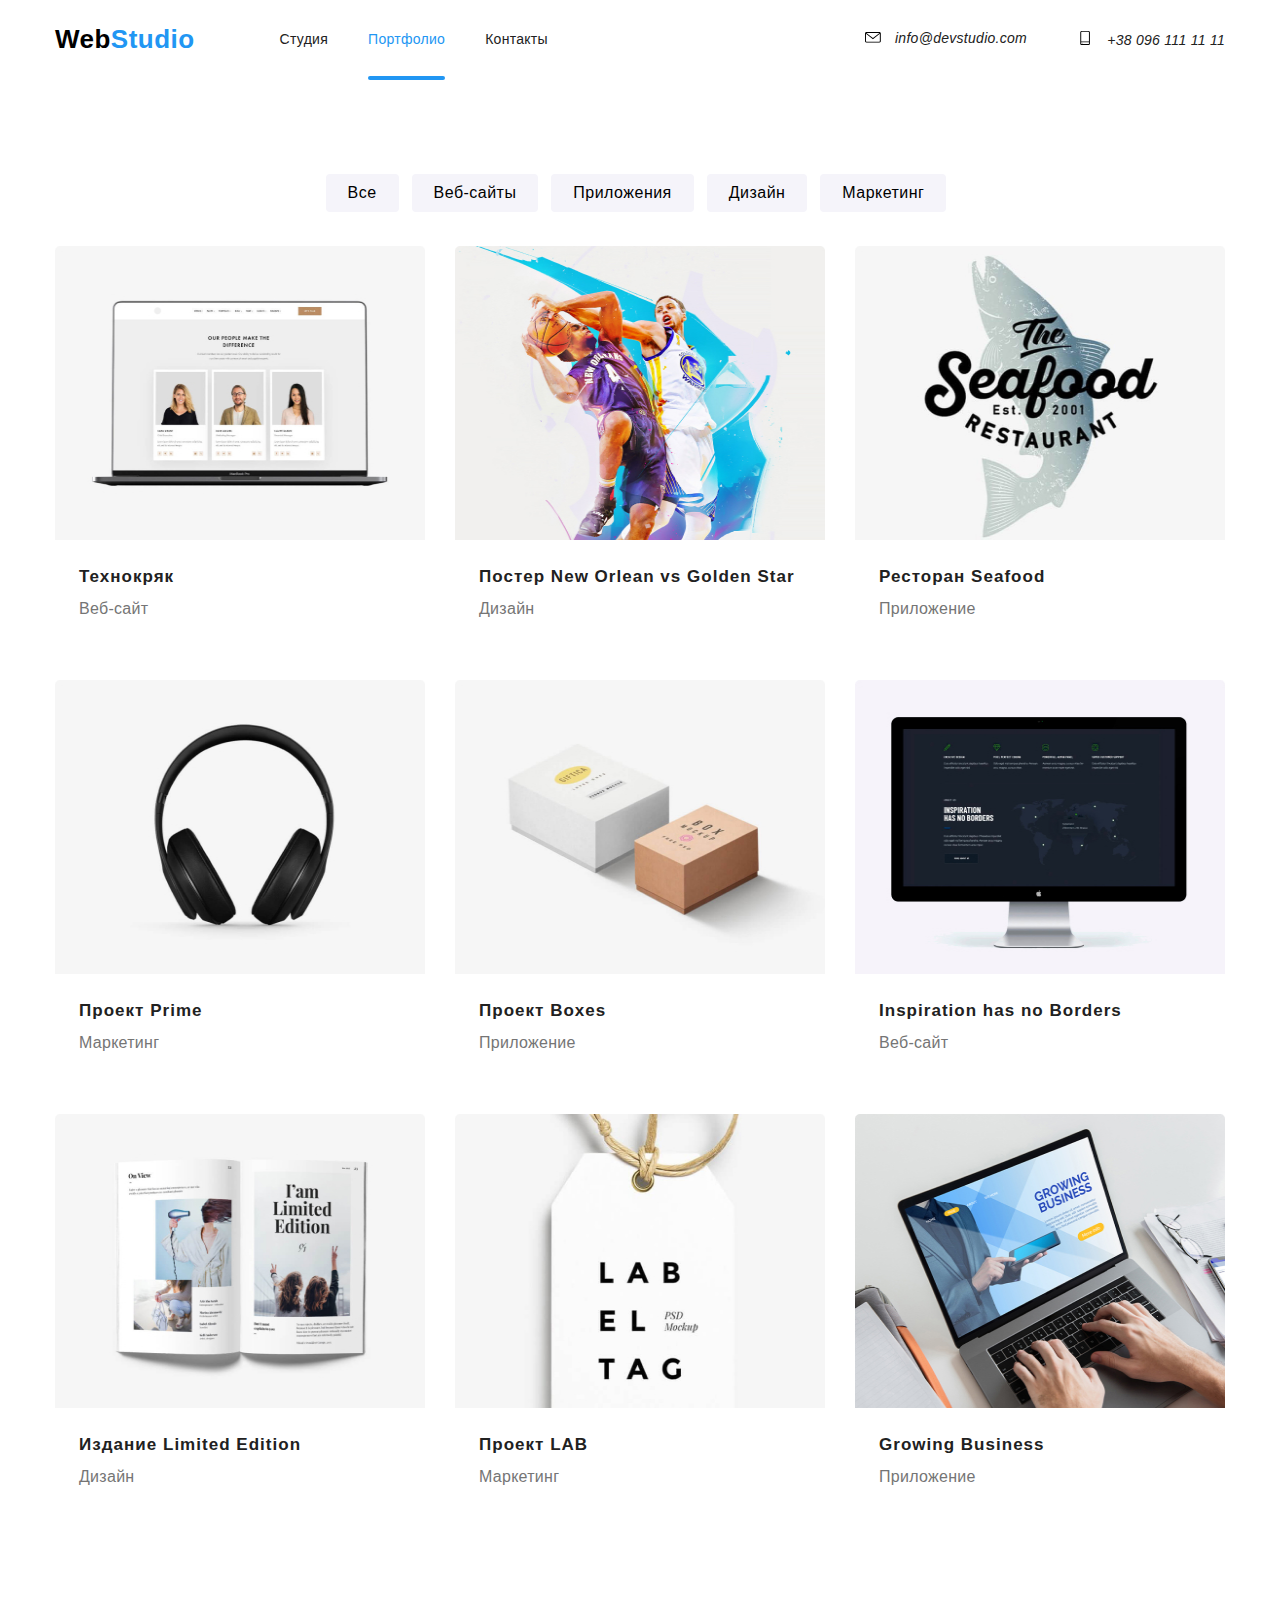
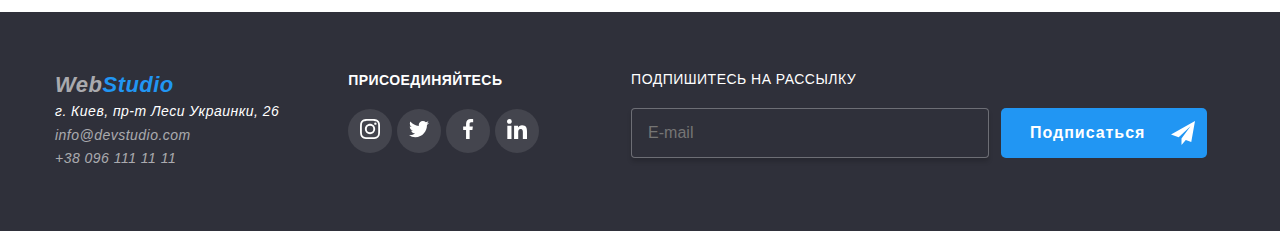
==== portfolio.html @ 889b07e1 "1" ====
<!DOCTYPE html>
<html lang="ru">

<head>
    <meta charset="UTF-8">
    <meta name="viewport" content="width=device-width, initial-scale=1.0">
    <link rel="stylesheet"
        href="https://cdnjs.cloudflare.com/ajax/libs/modern-normalize/0.6.0/modern-normalize.min.css" />
    <link rel="stylesheet" href="./css/main.min.css" />
    <!-- <link rel="stylesheet" href="./css/common.css">
    <link rel="stylesheet" href="./css/styles.css"> -->
    <title>Portfolio</title>
</head>

<body class="page">
    <!-- ==========================================================
                                           HEADER                  
 ============================================================== -->
    <header class="page-header">
        <div class="container">
            <nav class="main-nav">
                <a class="header-logo" href="./index.html">Web<span class="logo-color">Studio</span></a>
                <ul class="nav-link list">
                    <li class="item"><a href="./index.html" class="link-list">Студия</a></li>
                    <li class="item"><a href="./portfolio.html" class="link-list current">Портфолио</a></li>
                    <li class="item"><a href="./contacts.html" class="link-list">Контакты</a></li>
                </ul>
                <address class="address">
                    <a href="mailto:info@devstudio.com" class="link-list item">
                        <svg class="mail" width="16" height="10.85">
                            <use href="./img/sprite1.svg#mail"></use>
                        </svg>
                        info@devstudio.com</a>
                    <a href="tel:+380961111111" class="link-list item">
                        <svg class="phone" width="16" height="14.47">
                            <use href="./img/sprite1.svg#hone"></use>
                        </svg>
                        +38 096 111 11 11</a>
                </address>
            </nav>
        </div>
    </header>
    <!-- портфолио -->
    <section class="porto">
        <div class="container">
            <!-- <h1 class="title-port">OUR WORKS</h1> -->
            <form class="work-button">
                <button class="button">Все</button>
                <button class="button">Веб-сайты</button>
                <button class="button">Приложения</button>
                <button class="button">Дизайн</button>
                <button class="button lstb">Маркетинг</button>
            </form>
            <ul class="link-work porto-flex">
                <li class="test porto-container hover-social">
                    <div class="card-box">
                        <img src="./img/portfolio/name1.jpg" alt="" width="370" height="294">
                        <span class="upper-case">Технокряк это современная площадка распространения коронавируса.
                            Компании используют эту платформу для цифрового шпионажа и атак на защищённые сервера
                            конкурентов.</span>
                    </div>

                    <a href="#" class="link-list">
                        <div class="card-content">
                            <h3>Технокряк</h3>
                            <p>Веб-сайт</p>
                            <!-- <p><span class="about-site">Технокряк это современная площадка распространения коронавируса. Компании используют эту платформу для цифрового шпионажа и атак на защищённые сервера конкурентов.</span></p> -->
                        </div>
                    </a>
                </li>
                <li class="test porto-container hover-social">
                    <div class="card-box">
                        <img src="./img/portfolio/imggoldenstars.jpg" alt="" width="370" height="294">
                        <span class="upper-case">Технокряк это современная площадка распространения коронавируса.
                            Компании используют эту платформу для цифрового шпионажа и атак на защищённые сервера
                            конкурентов.</span>
                    </div>
                    <a href="#" class="link-list">
                        <div class="card-content">
                            <h3 class="strs">Постер New Orlean vs Golden Star</h3>
                            <p>Дизайн</p>
                        </div>
                    </a>
                </li>
                <li class="test porto-container hover-social">
                    <div class="card-box">
                        <img src="./img/portfolio/imgseafood.jpg" alt="imgseafood" width="370" height="294">
                        <span class="upper-case">Технокряк это современная площадка распространения коронавируса.
                            Компании используют эту платформу для цифрового шпионажа и атак на защищённые сервера
                            конкурентов.</span>
                    </div>
                    <a href="#" class="link-list">
                        <div class="card-content">
                            <h3>Ресторан Seafood</h3>
                            <p>Приложение</p>
                        </div>
                    </a>
                </li>
                <li class="test porto-container hover-social">
                    <div class="card-box">
                        <img src="./img/portfolio/imgprime.jpg" alt="prime" width="370" height="294">
                        <span class="upper-case">Технокряк это современная площадка распространения коронавируса.
                            Компании используют эту платформу для цифрового шпионажа и атак на защищённые сервера
                            конкурентов.</span>
                    </div>
                    <a href="#" class="link-list">
                        <div class="card-content">
                            <h3>Проект Prime</h3>
                            <p>Маркетинг</p>
                        </div>
                    </a>
                </li>
                <li class="test porto-container hover-social">
                    <div class="card-box">
                        <img src="./img/portfolio/imgboxes.jpg" alt="boxes" width="370" height="294">
                        <span class="upper-case">Технокряк это современная площадка распространения коронавируса.
                            Компании используют эту платформу для цифрового шпионажа и атак на защищённые сервера
                            конкурентов.</span>
                    </div>
                    <a href="#" class="link-list">
                        <div class="card-content">
                            <h3>Проект Boxes</h3>
                            <p>Приложение</p>
                        </div>
                    </a>
                </li>
                <li class="test porto-container hover-social">
                    <div class="card-box">
                        <img src="./img/portfolio/imgbordesr.jpg" alt="bordesr" width="370" height="294">
                        <span class="upper-case">Технокряк это современная площадка распространения коронавируса.
                            Компании используют эту платформу для цифрового шпионажа и атак на защищённые сервера
                            конкурентов.</span>
                    </div>
                    <a href="#" class="link-list">
                        <div class="card-content">
                            <h3>Inspiration has no Borders</h3>
                            <p>Веб-сайт</p>
                        </div>
                    </a>
                </li>
                <li class="test porto-container hover-social">
                    <div class="card-box">
                        <img src="./img/portfolio/imglimited.jpg" alt="limited" width="370" height="294">
                        <span class="upper-case">Технокряк это современная площадка распространения коронавируса.
                            Компании используют эту платформу для цифрового шпионажа и атак на защищённые сервера
                            конкурентов.</span>
                    </div>
                    <a href="#" class="link-list">
                        <div class="card-content">
                            <h3>Издание Limited Edition</h3>
                            <p>Дизайн</p>
                        </div>
                    </a>
                </li>
                <li class="test porto-container hover-social">
                    <div class="card-box">
                        <img src="./img/portfolio/imglab.jpg" alt="lab" width="370" height="294">
                        <span class="upper-case">Технокряк это современная площадка распространения коронавируса.
                            Компании используют эту платформу для цифрового шпионажа и атак на защищённые сервера
                            конкурентов.</span>
                    </div>
                    <a href="#" class="link-list">
                        <div class="card-content">
                            <h3>Проект LAB</h3>
                            <p>Маркетинг</p>
                        </div>
                    </a>
                </li>
                <li class="test porto-container hover-social">
                    <div class="card-box">
                        <img src="./img/portfolio/imggroving.jpg" alt="groving" width="370" height="294">
                        <span class="upper-case">Технокряк это современная площадка распространения коронавируса.
                            Компании используют эту платформу для цифрового шпионажа и атак на защищённые сервера
                            конкурентов.</span>
                    </div>
                    <a href="#" class="link-list">
                        <div class="card-content">
                            <h3>Growing Business</h3>
                            <p>Приложение</p>
                        </div>
                    </a>
                </li>
            </ul>
        </div>
    </section>

    <!-- FOOTER -->
    <footer class="footer">
        <div class="container footer-flex">
            <address>
                <a class="footer-logo" href="./index.html ">Web<span class="logo-color">Studio</span></a>
                <br />г. Киев, пр-т Леси Украинки, 26 <br /><a
                    href="mailto:info@devstudio.com ">info@devstudio.com</a><br />
                <a href="tel:+380961111111 ">+38 096 111 11 11</a>
            </address>
            <div class="join">
                <b class="title-go">присоединяйтесь</b>
                <ul class="social-list">
                    <a href="https://www.instagram.com">
                        <button class="ftr-ic">
                            <svg class="ftr-icon" width="20" height="20">
                                <use href="./img/sprite.svg#instagram "></use>
                            </svg></button></a>
                    <a href="https://twitter.com/ ">
                        <button class="ftr-ic">
                            <svg class="ftr-icon" width="20 " height="20">
                                <use href="./img/sprite.svg#twitter"></use>
                            </svg></button></a>
                    <a href="https://www.facebook.com/ ">
                        <button class="ftr-ic">
                            <svg class="ftr-icon" width="20" height="20">
                                <use href="./img/sprite.svg#facebook "></use>
                            </svg></button></a>
                    <a href="https://www.linkedin.com/ ">
                        <button class="ftr-ic">
                            <svg class="ftr-icon" width="20 " height="20">
                                <use href="./img/sprite.svg#linkedin "></use>
                            </svg></button></a>
                </ul>
            </div>
            <div class="test-flex">
                <p class="do-it">Подпишитесь на рассылку</p>
                <form class="js-speaker-form ftr-input">
                    <input type="mail" name="mail" id="mail" placeholder="E-mail">
                    <button class="button-ftr" type="submit">Подписаться</button>
                </form>
            </div>
        </div>
        <!-- <p class="coop">2020 | Developed by Nebrat</p> -->
    </footer>

</body>

</html>
---- css/main.min.css ----
img{vertical-align:bottom}html{-webkit-box-sizing:border-box;box-sizing:border-box}*,*::before,*::after{-webkit-box-sizing:inherit;box-sizing:inherit}.page{background-color:#ffffff;color:#212121;font-family:Roboto, sans-serif;letter-spacing:0.03em}.container{width:1200px;padding-left:15px;padding-right:15px;margin-left:auto;margin-right:auto}.main-nav{display:-webkit-box;display:-ms-flexbox;display:flex;-webkit-box-align:center;-ms-flex-align:center;align-items:center}.main-nav .adress{margin-left:auto}.address{display:-webkit-box;display:-ms-flexbox;display:flex;color:#757575;margin-left:auto}.logo-color{color:#2196F3}.header-logo{color:#000000;font-weight:700;font-size:26px;line-height:1.9;text-decoration:none}.list{list-style:none}.link-list{text-decoration:none;color:#212121;font-size:14px;line-height:1.14;letter-spacing:0.02em;font-weight:500;-webkit-transition:color 250ms cubic-bezier(0.4, 0, 0.2, 1);transition:color 250ms cubic-bezier(0.4, 0, 0.2, 1)}.link-list:hover,.link-list:focus{color:#2196F3;fill:#2196F3}.nav-link{display:-webkit-box;display:-ms-flexbox;display:flex;color:#212121;margin-top:0;margin-bottom:0;padding-left:0;margin-left:85px}.nav-link .link-list{display:block;padding-top:32px;padding-bottom:32px}.nav-link .link-list.current{color:#2196F3}.nav-link .item:not(:last-child){margin-right:40px}.item{position:relative}.address .item:not(:last-child){margin-right:50px}.list .current::after{position:absolute;content:"";display:block;bottom:0px;left:0px;width:100%;height:4px;background-color:#2196F3;border-radius:2px}.item{position:relative}.phone{color:#757575;margin-right:10px}.mail{display:inline-block;color:#757575;margin-right:10px}.section{padding-bottom:94px;padding-top:94px}.team-section{padding-bottom:94px;padding-top:94px}.section p{color:#757575}.overlay{max-width:1600px;height:600px;margin-left:auto;margin-right:auto;background-size:cover;background-repeat:no-repeat;background-position:center;background-image:-webkit-gradient(linear, left top, right top, from(rgba(47,48,58,0.8)), to(rgba(47,48,58,0.8))),url(../img/hero.jpg);background-image:linear-gradient(to right, rgba(47,48,58,0.8), rgba(47,48,58,0.8)),url(../img/hero.jpg)}.hero{text-align:center;padding-top:200px}.hero-title{font-weight:900;font-size:44px;line-height:1.36;margin-bottom:0;margin-top:0;color:#ffffff}.button{background-color:#f5f4fa;font-weight:500;font-size:16px;line-height:1.62;text-align:center;border:none;-webkit-transition:color 250ms cubic-bezier(0.4, 0, 0.2, 1);transition:color 250ms cubic-bezier(0.4, 0, 0.2, 1);-webkit-transition:background-color 250ms cubic-bezier(0.4, 0, 0.2, 1);transition:background-color 250ms cubic-bezier(0.4, 0, 0.2, 1);cursor:pointer}.buttonhover{background-color:var(--text-color-accent);border:none}.hero-button{display:inline-block;background-color:#2196F3;color:#ffffff;padding:10px 32px;-webkit-box-shadow:0px 4px 4px rgba(0,0,0,0.15);box-shadow:0px 4px 4px rgba(0,0,0,0.15);border-radius:4px;text-decoration:none;min-width:200px;height:50px;text-align:center;margin-bottom:200px;margin-top:46px;border:1px solid transparent;font-weight:700;cursor:pointer}.modal__list{padding:0;margin:0}.backdrop{position:fixed;width:100%;height:100%;top:0;left:0;background-color:rgba(0,0,0,0.2);z-index:2;-webkit-transition:opacity 250ms cubic-bezier(0.4, 0, 0.2, 1),-webkit-transform 250ms cubic-bezier(0.4, 0, 0.2, 1);transition:opacity 250ms cubic-bezier(0.4, 0, 0.2, 1),-webkit-transform 250ms cubic-bezier(0.4, 0, 0.2, 1);transition:opacity 250ms cubic-bezier(0.4, 0, 0.2, 1),transform 250ms cubic-bezier(0.4, 0, 0.2, 1);transition:opacity 250ms cubic-bezier(0.4, 0, 0.2, 1),transform 250ms cubic-bezier(0.4, 0, 0.2, 1),-webkit-transform 250ms cubic-bezier(0.4, 0, 0.2, 1)}.backdrop.is-hidden{opacity:0;pointer-events:none;-webkit-transform:scale(1.25);transform:scale(1.25)}.modal{position:absolute;left:50%;top:50%;min-width:528px;min-height:521px;-webkit-transform:translate(-50%, -50%);transform:translate(-50%, -50%);background-color:#ffffff}.modal-title{font-weight:700;font-size:20px;line-height:1.15;text-align:center;letter-spacing:0.03em;color:#212121;text-align:center;margin:40px 40px 30px}.modal-item{position:relative;display:-webkit-box;display:-ms-flexbox;display:flex;-webkit-box-orient:vertical;-webkit-box-direction:normal;-ms-flex-direction:column;flex-direction:column;margin-bottom:28px}.modal-label{position:absolute;left:82px;top:50%;-webkit-transform:translateY(-50%);transform:translateY(-50%);font-size:14px;line-height:1.14;letter-spacing:0.01em;color:#212121;-webkit-transition:color 250ms cubic-bezier(0.4, 0, 0.2, 1),-webkit-transform 250ms cubic-bezier(0.4, 0, 0.2, 1);transition:color 250ms cubic-bezier(0.4, 0, 0.2, 1),-webkit-transform 250ms cubic-bezier(0.4, 0, 0.2, 1);transition:transform 250ms cubic-bezier(0.4, 0, 0.2, 1),color 250ms cubic-bezier(0.4, 0, 0.2, 1);transition:transform 250ms cubic-bezier(0.4, 0, 0.2, 1),color 250ms cubic-bezier(0.4, 0, 0.2, 1),-webkit-transform 250ms cubic-bezier(0.4, 0, 0.2, 1)}.modal-input{border:1px solid rgba(33,33,33,0.2);-webkit-box-sizing:border-box;box-sizing:border-box;border-radius:4px;margin:0 40px;padding:12px 42px;width:448px;height:40px;-webkit-transition:border 250ms cubic-bezier(0.4, 0, 0.2, 1);transition:border 250ms cubic-bezier(0.4, 0, 0.2, 1)}.modal-icon{position:absolute;display:-webkit-inline-box;display:-ms-inline-flexbox;display:inline-flex;top:11px;left:56px;width:18px;height:18px;fill:currentColor}.modal-comment{resize:none;width:448px;height:120px;margin:0 40px;padding:12px 16px;border:1px solid rgba(33,33,33,0.2);-webkit-box-sizing:border-box;box-sizing:border-box;border-radius:4px}.modal-comment-label{position:absolute;left:56px;top:12px;font-size:14px;line-height:1.14;letter-spacing:0.01em;color:#757575;-webkit-transition:color 250ms cubic-bezier(0.4, 0, 0.2, 1),-webkit-transform 250ms cubic-bezier(0.4, 0, 0.2, 1);transition:color 250ms cubic-bezier(0.4, 0, 0.2, 1),-webkit-transform 250ms cubic-bezier(0.4, 0, 0.2, 1);transition:transform 250ms cubic-bezier(0.4, 0, 0.2, 1),color 250ms cubic-bezier(0.4, 0, 0.2, 1);transition:transform 250ms cubic-bezier(0.4, 0, 0.2, 1),color 250ms cubic-bezier(0.4, 0, 0.2, 1),-webkit-transform 250ms cubic-bezier(0.4, 0, 0.2, 1)}.modal-policy{display:inline-block;-webkit-appearance:none;-moz-appearance:none;appearance:none}.modal-policy-icon{display:inline-block;width:15px;height:15px;-webkit-box-shadow:0px 2px 1px rgba(0,0,0,0.2),0px 1px 1px rgba(0,0,0,0.14),0px 1px 3px rgba(0,0,0,0.12);box-shadow:0px 2px 1px rgba(0,0,0,0.2),0px 1px 1px rgba(0,0,0,0.14),0px 1px 3px rgba(0,0,0,0.12);border-radius:4px;fill:currentColor}.modal-accept{font-size:14px;line-height:1.71;letter-spacing:0.03em;color:#757575;margin-left:-10px}.modal-item--link{color:var #2196f3;text-decoration:underline}.modal-button{display:inline-block;font-weight:700;font-size:16px;line-height:1.87;letter-spacing:0.06em;-webkit-box-align:center;-ms-flex-align:center;align-items:center;text-align:center;color:#ffffff;background-color:#2196f3;min-width:200px;height:50px;padding:10px 32px;margin-top:2px;margin-bottom:40px;margin-left:50%;-webkit-transform:translate(-50%);transform:translate(-50%);-webkit-box-shadow:0px 4px 4px rgba(0,0,0,0.15);box-shadow:0px 4px 4px rgba(0,0,0,0.15);border-radius:4px;-webkit-transition:background-color 250ms cubic-bezier(0.4, 0, 0.2, 1),color 250ms cubic-bezier(0.4, 0, 0.2, 1);transition:background-color 250ms cubic-bezier(0.4, 0, 0.2, 1),color 250ms cubic-bezier(0.4, 0, 0.2, 1)}.modal-close{border:none;position:absolute;left:100%;bottom:100%;-webkit-transform:translate(-50%, 50%);transform:translate(-50%, 50%);width:30px;height:30px;border-radius:50px;-webkit-box-shadow:0px 2px 1px rgba(0,0,0,0.2),0px 1px 1px rgba(0,0,0,0.14),0px 1px 3px rgba(0,0,0,0.12);box-shadow:0px 2px 1px rgba(0,0,0,0.2),0px 1px 1px rgba(0,0,0,0.14),0px 1px 3px rgba(0,0,0,0.12);background:#ffffff;background-image:url(../img/close.svg);background-position:center;background-repeat:no-repeat}.modal-input:focus+.modal-label,.modal-input:not(:placeholder-shown)+.modal-label{-webkit-transform:translate(-20px, -39px);transform:translate(-20px, -39px);color:#2196f3}.modal-input:focus,.modal-input:not(:placeholder-shown),.modal-comment:focus,.modal-comment:not(:placeholder-shown){border:1px solid #2196f3}.modal-input:focus ~ .modal-icon,.modal-input:not(:placeholder-shown) ~ .modal-icon{color:#2196f3}.modal-comment:focus+.modal-comment-label,.modal-comment:not(:placeholder-shown)+.modal-comment-label{-webkit-transform:translate(6px, -34px);transform:translate(6px, -34px);color:#2196f3}.modal-policy:checked+.modal-policy-icon{background-color:#2196f3;background-image:url(../img/check.svg);background-size:contain;background-origin:border-box;border-color:#2196f3}.modal-button:hover,.modal-button:focus{background-color:#ffffff;color:#2196f3}.tests:not(:last-child){width:270px;margin-right:30px}.about-us .link{background-color:#f5f4fa}.about-us{display:-webkit-box;display:-ms-flexbox;display:flex;margin-top:0;margin-bottom:0;list-style-type:none;padding-left:0}.antenna::before{display:block;content:'';width:270px;height:120px;background-image:url("../img/antenna.svg");background-size:70px;background-repeat:no-repeat;background-position:center;background-color:#f5f4fa}.clock::before{display:block;content:'';width:270px;height:120px;background-image:url("../img/clock.svg");background-size:70px;background-repeat:no-repeat;background-position:center;background-color:#f5f4fa}.computer::before{display:block;content:'';width:270px;height:120px;background-image:url("../img/diagram.svg");background-size:70px;background-repeat:no-repeat;background-position:center;background-color:#f5f4fa}.kos::before{display:block;content:'';width:270px;height:120px;background-image:url("../img/astronaut.svg");background-size:70px;background-repeat:no-repeat;background-position:center;background-color:#f5f4fa}.section-title{font-weight:700;font-size:36px;line-height:1.2;text-align:center;margin-top:0;margin-bottom:50px}.about-us .title{font-weight:700;font-size:14px;line-height:1.4;text-transform:uppercase}.about-us p{font-weight:400;font-size:14px;line-height:1.7;margin-top:0;margin-bottom:0}.title{margin-bottom:10px;margin-top:30px}.links-soc:hover{fill:white;color:white}.social-list{margin-bottom:34px}.hover-social:hover{-webkit-box-shadow:0px 6px 6px 0px rgba(51,51,53,0.59);box-shadow:0px 6px 6px 0px rgba(51,51,53,0.59);-webkit-transition:-webkit-box-shadow 500ms cubic-bezier(0.4, 0, 0.2, 1);transition:-webkit-box-shadow 500ms cubic-bezier(0.4, 0, 0.2, 1);transition:box-shadow 500ms cubic-bezier(0.4, 0, 0.2, 1);transition:box-shadow 500ms cubic-bezier(0.4, 0, 0.2, 1), -webkit-box-shadow 500ms cubic-bezier(0.4, 0, 0.2, 1)}.btn-ic{fill:#afb1b8;padding:0;background-color:#ffffff;border:none;width:44px;height:44px;border-radius:50%;-webkit-transition:background-color 250ms cubic-bezier(0.4, 0, 0.2, 1);transition:background-color 250ms cubic-bezier(0.4, 0, 0.2, 1)}.btn-ic:hover{background-color:#2196f3;fill:white}.team-list{display:-webkit-box;display:-ms-flexbox;display:flex;-webkit-box-pack:justify;-ms-flex-pack:justify;justify-content:space-between;margin-bottom:0;margin-top:0;list-style-type:none;list-style-position:0;padding-left:0}.team-list li h3{font-weight:500;font-size:16px;line-height:1.18;text-align:center}.team-list li p{font-weight:400;font-size:16px;line-height:1.18;text-align:center}.team-list p{margin-bottom:16px;margin-top:0}.team-list h3{margin-bottom:30px;margin-top:10px}.team-list li{background-color:#ffffff}.team-section{background-color:#f5f4fa;padding-bottom:94px;padding-top:94px}.regular-customers{display:-webkit-box;display:-ms-flexbox;display:flex;-webkit-box-pack:justify;-ms-flex-pack:justify;justify-content:space-between;margin-top:0;margin-bottom:0;list-style-type:none;padding-left:0}.size-customers{fill:#afb1b8;width:170px;height:90px;border:1px solid #afb1b8;-webkit-box-sizing:border-box;box-sizing:border-box;border-radius:4px;padding-top:22px;padding-bottom:21px;padding-left:56px;padding-right:55px;-webkit-transition:border-color 250ms cubic-bezier(0.4, 0, 0.2, 1),fill 250ms cubic-bezier(0.4, 0, 0.2, 1);transition:border-color 250ms cubic-bezier(0.4, 0, 0.2, 1),fill 250ms cubic-bezier(0.4, 0, 0.2, 1)}.size-customers:hover{border-color:#2196f3;fill:#2196f3}.section-title{font-weight:700;font-size:36px;line-height:1.2;text-align:center;margin-top:0;margin-bottom:50px}.work-list{position:relative;display:-webkit-box;display:-ms-flexbox;display:flex;-webkit-box-pack:justify;-ms-flex-pack:justify;justify-content:space-between;list-style-type:none;margin-top:0;margin-bottom:0;padding-left:0}.work-list p{margin-top:0;margin-bottom:0;position:absolute;bottom:0px;background-color:rgba(47,48,58,0.8);color:#ffffff;padding:27px;width:370px;height:70px}.work-list li p{font-weight:700;font-size:14px;line-height:1.14;text-align:center;letter-spacing:0.03em;text-transform:uppercase}.ftr-icon{fill:white}.ftr-ic{padding:0;background-color:#44454e;border:none;width:44px;height:44px;border-radius:50%;-webkit-transition:background-color 250ms cubic-bezier(0.4, 0, 0.2, 1);transition:background-color 250ms cubic-bezier(0.4, 0, 0.2, 1)}.ftr-ic:hover{background-color:#2196f3}.footer{background-color:#2f303a;color:#ffffff;padding-top:60px;padding-bottom:60px}.footer-logo{font-weight:bold;font-size:22px;line-height:26px;margin-bottom:10px}.footer-flex{display:-webkit-box;display:-ms-flexbox;display:flex}.footer a{color:rgba(255,255,255,0.6);text-decoration:none}.footer address{font-weight:400;font-size:14px;line-height:1.7}.footer ul{list-style-type:none;margin-top:0;margin-bottom:0;padding-left:0}.coop{margin-bottom:0;margin-top:0;font-family:Roboto;font-style:normal;font-weight:normal;font-size:12px;line-height:24px;text-align:center;letter-spacing:0.03em;color:rgba(255,255,255,0.4)}.logo-social-network{display:-webkit-box;display:-ms-flexbox;display:flex;padding-left:0;-webkit-box-pack:center;-ms-flex-pack:center;justify-content:center;padding-bottom:24px}.title-go{display:block;margin-bottom:21px;font-weight:bold;font-size:14px;line-height:16px;letter-spacing:0.03em;text-transform:uppercase}.join{margin-left:69px}.do-it{display:block;text-transform:uppercase;color:#FFFFFF;padding:0;margin:0;margin-bottom:20px;margin-top:0;font-size:14px;line-height:1.14}.button-ftr{position:relative;background-color:#2196F3;color:#FFFFFF;min-width:200;height:50px;border:none;border-radius:5px;padding:10px 62px 10px 29px;margin-left:12px;font-weight:900;font-size:16px;line-height:1.88;letter-spacing:0.06em;text-align:center}.button-ftr::after{content:'';position:absolute;width:24px;height:24px;background-image:url(../img/send.svg);left:170px;top:13px}.ftr-input input{border:1px solid rgba(255,255,255,0.3);border-radius:4px;width:358px;height:50px;background-color:#2F303A;-webkit-box-shadow:0px 4px 4px rgba(0,0,0,0.15);box-shadow:0px 4px 4px rgba(0,0,0,0.15);color:rgba(255,255,255,0.6);padding-left:16px}.ftr-input{display:-webkit-box;display:-ms-flexbox;display:flex}.test-flex{display:inline-table;margin-left:92px}.upper-hover{overflow:hidden;position:relative}.card-box{position:relative;overflow:hidden}.card-box:hover .upper-case,.card-box:focus .upper-case{-webkit-transform:translateY(0);transform:translateY(0)}.card-content{padding-left:24px;padding-right:24px;padding-bottom:20px;padding-top:20px}.porto-flex{display:-webkit-box;display:-ms-flexbox;display:flex;-ms-flex-wrap:wrap;flex-wrap:wrap;-webkit-box-pack:justify;-ms-flex-pack:justify;justify-content:space-between}.porto-container{width:370px;height:404px;margin-bottom:30px}.porto-container:nth-last-child(-n+3){margin-bottom:0}.porto{padding-top:94px;padding-bottom:94px}.work-button{text-align:center;margin-bottom:34px}.work-button .button{margin-right:8px;padding:6px 22px;display:inline-block;background:#f5f4fa;border-radius:4px;font-style:normal;font-weight:500;font-size:16px;line-height:26px;text-align:center;letter-spacing:0.03em}.work-button .button:hover{background-color:#2196f3;color:white;-webkit-box-shadow:0px 2px 2px rgba(0,0,0,0.12),0px 1px 2px rgba(0,0,0,0.08),0px 3px 1px rgba(0,0,0,0.1);box-shadow:0px 2px 2px rgba(0,0,0,0.12),0px 1px 2px rgba(0,0,0,0.08),0px 3px 1px rgba(0,0,0,0.1)}.lstb{margin-right:0}.link-work{list-style-type:none;margin-top:0;margin-bottom:0;padding-left:0}.link-work h3{margin-bottom:0;margin-top:0}.link-work p{margin-bottom:0px;margin-top:0}.link-work li h3{font-weight:700;font-size:17px;line-height:2;letter-spacing:0.06em}.link-work li p{font-weight:400;font-size:16px;line-height:1.87;color:#757575}.about-site{font-weight:400;font-size:18px;line-height:1.56;letter-spacing:0.03em}.upper-case{position:absolute;top:0;left:0;margin:0;padding-top:63px;padding-bottom:63px;padding-left:24px;padding-right:24px;opacity:1;width:100%;height:100%;font-family:Roboto;font-style:normal;font-weight:normal;font-size:18px;line-height:1.56;color:white;letter-spacing:0.03em;background-color:rgba(33,150,243,0.9);-webkit-transform:translateY(100%);transform:translateY(100%);-webkit-transition:-webkit-transform 250ms cubic-bezier(0.4, 0, 0.2, 1);transition:-webkit-transform 250ms cubic-bezier(0.4, 0, 0.2, 1);transition:transform 250ms cubic-bezier(0.4, 0, 0.2, 1);transition:transform 250ms cubic-bezier(0.4, 0, 0.2, 1), -webkit-transform 250ms cubic-bezier(0.4, 0, 0.2, 1)}
/*# sourceMappingURL=main.min.css.map */
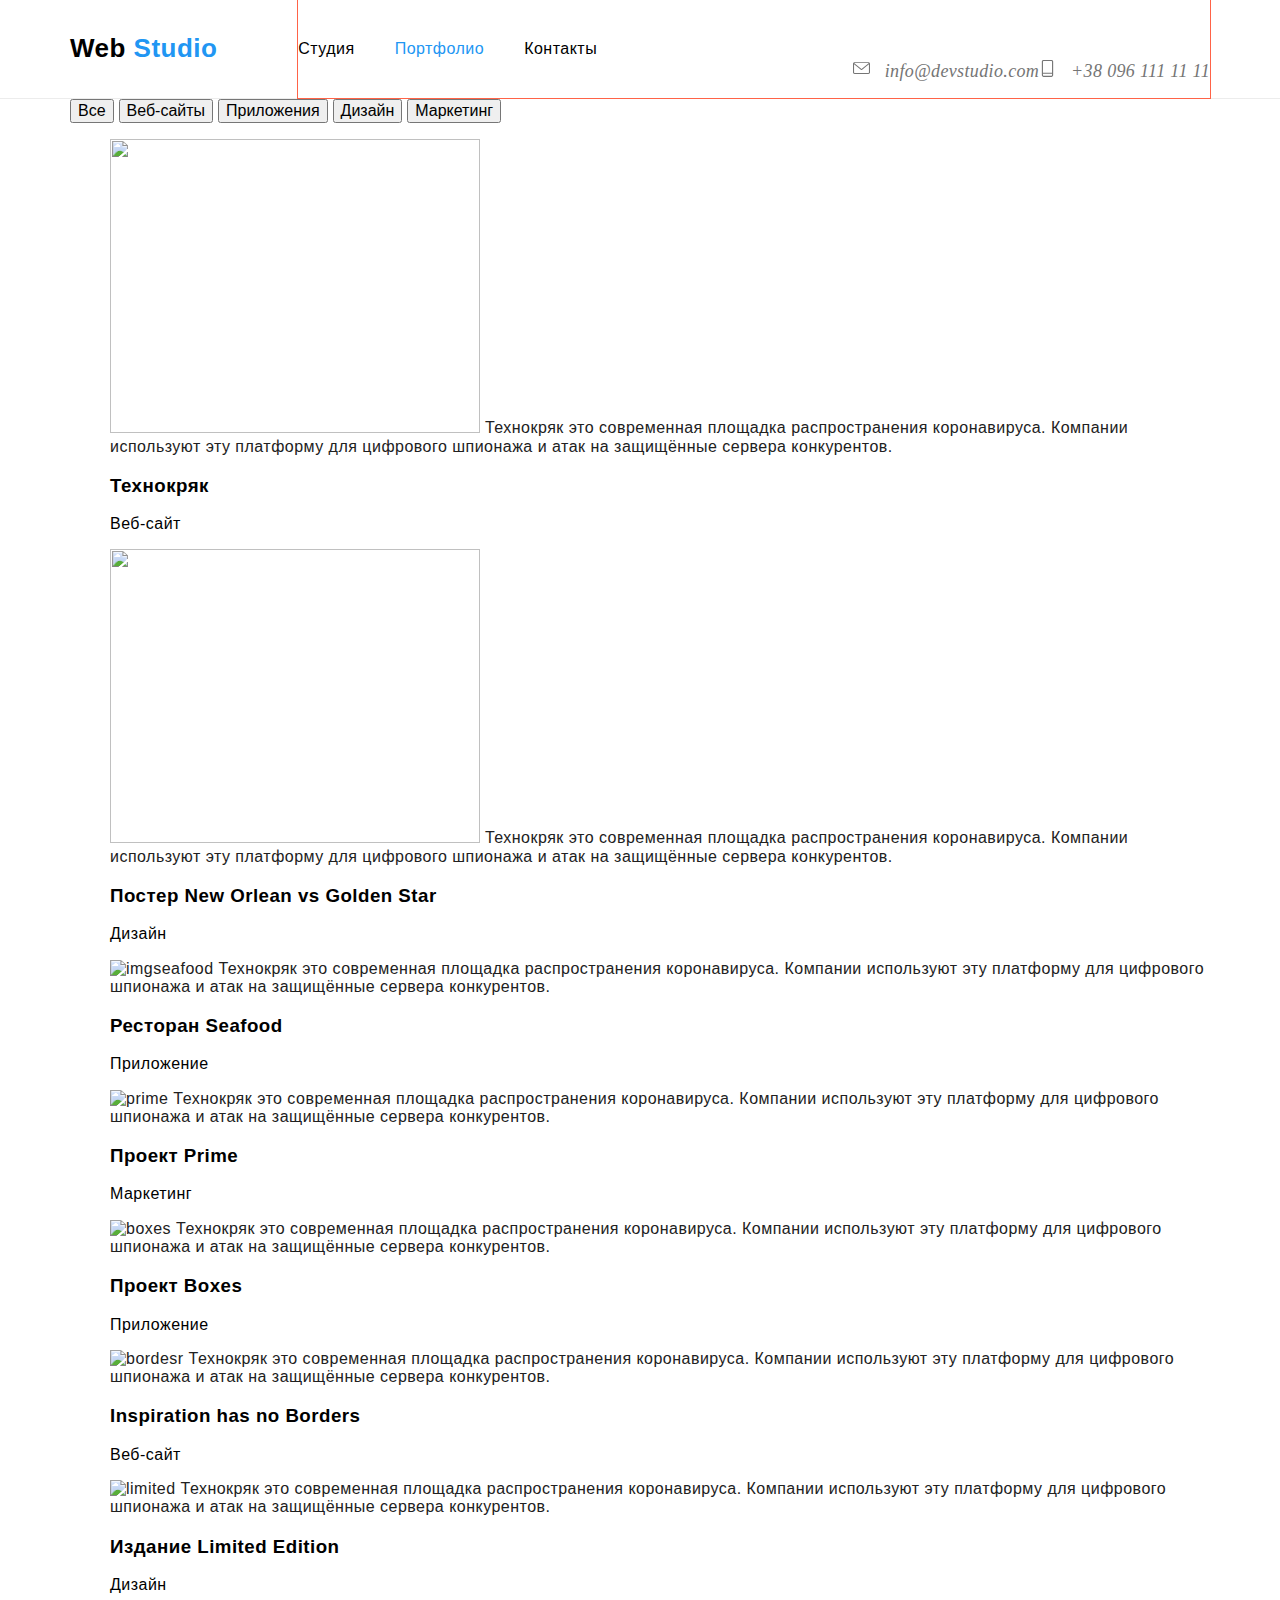
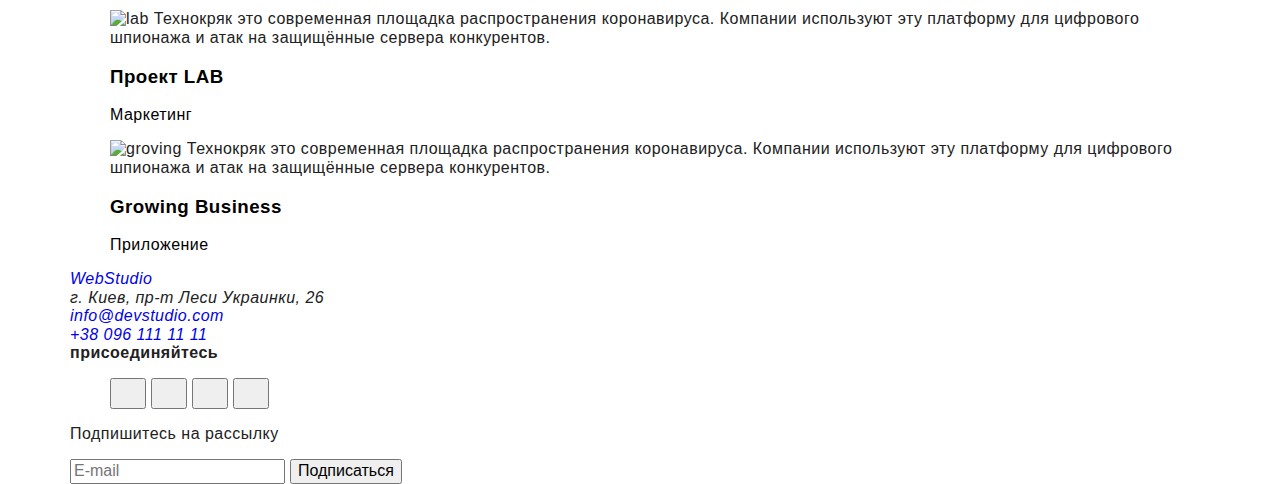
==== commit 1682372c: "Адаптив Шапки под таблетку" ====
--- a/portfolio.html
+++ b/portfolio.html
@@ -16,29 +16,48 @@
     <!-- ==========================================================
                                            HEADER                  
  ============================================================== -->
-    <header class="page-header">
+    <header class="header">
         <div class="container">
-            <nav class="main-nav">
-                <a class="header-logo" href="./index.html">Web<span class="logo-color">Studio</span></a>
-                <ul class="nav-link list">
-                    <li class="item"><a href="./index.html" class="link-list">Студия</a></li>
-                    <li class="item"><a href="./portfolio.html" class="link-list current">Портфолио</a></li>
-                    <li class="item"><a href="./contacts.html" class="link-list">Контакты</a></li>
-                </ul>
-                <address class="address">
-                    <a href="mailto:info@devstudio.com" class="link-list item">
-                        <svg class="mail" width="16" height="10.85">
-                            <use href="./img/sprite1.svg#mail"></use>
-                        </svg>
-                        info@devstudio.com</a>
-                    <a href="tel:+380961111111" class="link-list item">
-                        <svg class="phone" width="16" height="14.47">
-                            <use href="./img/sprite1.svg#hone"></use>
-                        </svg>
-                        +38 096 111 11 11</a>
-                </address>
-            </nav>
-        </div>
+            <nav class="nav">
+                <a class="header-logo" href="./index.html">Web <span class="header-logo-color">Studio</span></a>
+                <button type="button" class="menu-button is-open" aria-expanded="false" aria-controls="menu-mobile"
+                    data-menu-button>
+                    <svg width="40" height="40" aria-label="Перключатель мобильного меню">
+                        <use class="icon-cross" href="./img/spritemobile.svg#cross"></use>
+                        <use class="icon-menu" href="./img/spritemobile.svg#menu"></use>
+                    </svg>
+                </button>
+                <div class="menu-mobile is-open" id="menu-mobile" data-menu>
+                    <ul class="header-link">
+                        <li class="nav-link"><a href="./index.html" class="link-list">Студия</a></li>
+                        <li class="nav-link"><a href="./portfolio.html" class="link-list current">Портфолио</a></li>
+                        <li class="nav-link"><a href="./contacts.html" class="link-list">Контакты</a></li>
+                    </ul>
+                    <div class="nav-adress">
+                        <address class="menu-address">
+                            <ul class="menu-address__content">
+                                <li class="menu-address__item"><a href="mailto:info@devstudio.com"
+                                        class="menu-address__link">
+                                        <svg class="menu-address__icon">
+                                            <use href="./img/symbol-defs.svg#icon-mail"></use>
+                                        </svg>
+                                        info@devstudio.com
+                                    </a></li>
+                                <li class="menu-address__item">
+                                    <a href="tel:+380961111111" class="menu-address__link">
+                                        <svg class="menu-address__icon">
+                                            <use href="./img/symbol-defs.svg#icon-phone"></use>
+                                        </svg>
+                                        +38 096 111 11 11</a>
+                                </li>
+                            </ul>
+                        </address>
+                    </div>
+                </div>
+        </div>
+        </nav>
+        </div>
+
     </header>
     <!-- портфолио -->
     <section class="porto">
--- a/css/main.min.css
+++ b/css/main.min.css
@@ -1,2 +1,2 @@
-img{vertical-align:bottom}html{-webkit-box-sizing:border-box;box-sizing:border-box}*,*::before,*::after{-webkit-box-sizing:inherit;box-sizing:inherit}.page{background-color:#ffffff;color:#212121;font-family:Roboto, sans-serif;letter-spacing:0.03em}.container{width:1200px;padding-left:15px;padding-right:15px;margin-left:auto;margin-right:auto}.main-nav{display:-webkit-box;display:-ms-flexbox;display:flex;-webkit-box-align:center;-ms-flex-align:center;align-items:center}.main-nav .adress{margin-left:auto}.address{display:-webkit-box;display:-ms-flexbox;display:flex;color:#757575;margin-left:auto}.logo-color{color:#2196F3}.header-logo{color:#000000;font-weight:700;font-size:26px;line-height:1.9;text-decoration:none}.list{list-style:none}.link-list{text-decoration:none;color:#212121;font-size:14px;line-height:1.14;letter-spacing:0.02em;font-weight:500;-webkit-transition:color 250ms cubic-bezier(0.4, 0, 0.2, 1);transition:color 250ms cubic-bezier(0.4, 0, 0.2, 1)}.link-list:hover,.link-list:focus{color:#2196F3;fill:#2196F3}.nav-link{display:-webkit-box;display:-ms-flexbox;display:flex;color:#212121;margin-top:0;margin-bottom:0;padding-left:0;margin-left:85px}.nav-link .link-list{display:block;padding-top:32px;padding-bottom:32px}.nav-link .link-list.current{color:#2196F3}.nav-link .item:not(:last-child){margin-right:40px}.item{position:relative}.address .item:not(:last-child){margin-right:50px}.list .current::after{position:absolute;content:"";display:block;bottom:0px;left:0px;width:100%;height:4px;background-color:#2196F3;border-radius:2px}.item{position:relative}.phone{color:#757575;margin-right:10px}.mail{display:inline-block;color:#757575;margin-right:10px}.section{padding-bottom:94px;padding-top:94px}.team-section{padding-bottom:94px;padding-top:94px}.section p{color:#757575}.overlay{max-width:1600px;height:600px;margin-left:auto;margin-right:auto;background-size:cover;background-repeat:no-repeat;background-position:center;background-image:-webkit-gradient(linear, left top, right top, from(rgba(47,48,58,0.8)), to(rgba(47,48,58,0.8))),url(../img/hero.jpg);background-image:linear-gradient(to right, rgba(47,48,58,0.8), rgba(47,48,58,0.8)),url(../img/hero.jpg)}.hero{text-align:center;padding-top:200px}.hero-title{font-weight:900;font-size:44px;line-height:1.36;margin-bottom:0;margin-top:0;color:#ffffff}.button{background-color:#f5f4fa;font-weight:500;font-size:16px;line-height:1.62;text-align:center;border:none;-webkit-transition:color 250ms cubic-bezier(0.4, 0, 0.2, 1);transition:color 250ms cubic-bezier(0.4, 0, 0.2, 1);-webkit-transition:background-color 250ms cubic-bezier(0.4, 0, 0.2, 1);transition:background-color 250ms cubic-bezier(0.4, 0, 0.2, 1);cursor:pointer}.buttonhover{background-color:var(--text-color-accent);border:none}.hero-button{display:inline-block;background-color:#2196F3;color:#ffffff;padding:10px 32px;-webkit-box-shadow:0px 4px 4px rgba(0,0,0,0.15);box-shadow:0px 4px 4px rgba(0,0,0,0.15);border-radius:4px;text-decoration:none;min-width:200px;height:50px;text-align:center;margin-bottom:200px;margin-top:46px;border:1px solid transparent;font-weight:700;cursor:pointer}.modal__list{padding:0;margin:0}.backdrop{position:fixed;width:100%;height:100%;top:0;left:0;background-color:rgba(0,0,0,0.2);z-index:2;-webkit-transition:opacity 250ms cubic-bezier(0.4, 0, 0.2, 1),-webkit-transform 250ms cubic-bezier(0.4, 0, 0.2, 1);transition:opacity 250ms cubic-bezier(0.4, 0, 0.2, 1),-webkit-transform 250ms cubic-bezier(0.4, 0, 0.2, 1);transition:opacity 250ms cubic-bezier(0.4, 0, 0.2, 1),transform 250ms cubic-bezier(0.4, 0, 0.2, 1);transition:opacity 250ms cubic-bezier(0.4, 0, 0.2, 1),transform 250ms cubic-bezier(0.4, 0, 0.2, 1),-webkit-transform 250ms cubic-bezier(0.4, 0, 0.2, 1)}.backdrop.is-hidden{opacity:0;pointer-events:none;-webkit-transform:scale(1.25);transform:scale(1.25)}.modal{position:absolute;left:50%;top:50%;min-width:528px;min-height:521px;-webkit-transform:translate(-50%, -50%);transform:translate(-50%, -50%);background-color:#ffffff}.modal-title{font-weight:700;font-size:20px;line-height:1.15;text-align:center;letter-spacing:0.03em;color:#212121;text-align:center;margin:40px 40px 30px}.modal-item{position:relative;display:-webkit-box;display:-ms-flexbox;display:flex;-webkit-box-orient:vertical;-webkit-box-direction:normal;-ms-flex-direction:column;flex-direction:column;margin-bottom:28px}.modal-label{position:absolute;left:82px;top:50%;-webkit-transform:translateY(-50%);transform:translateY(-50%);font-size:14px;line-height:1.14;letter-spacing:0.01em;color:#212121;-webkit-transition:color 250ms cubic-bezier(0.4, 0, 0.2, 1),-webkit-transform 250ms cubic-bezier(0.4, 0, 0.2, 1);transition:color 250ms cubic-bezier(0.4, 0, 0.2, 1),-webkit-transform 250ms cubic-bezier(0.4, 0, 0.2, 1);transition:transform 250ms cubic-bezier(0.4, 0, 0.2, 1),color 250ms cubic-bezier(0.4, 0, 0.2, 1);transition:transform 250ms cubic-bezier(0.4, 0, 0.2, 1),color 250ms cubic-bezier(0.4, 0, 0.2, 1),-webkit-transform 250ms cubic-bezier(0.4, 0, 0.2, 1)}.modal-input{border:1px solid rgba(33,33,33,0.2);-webkit-box-sizing:border-box;box-sizing:border-box;border-radius:4px;margin:0 40px;padding:12px 42px;width:448px;height:40px;-webkit-transition:border 250ms cubic-bezier(0.4, 0, 0.2, 1);transition:border 250ms cubic-bezier(0.4, 0, 0.2, 1)}.modal-icon{position:absolute;display:-webkit-inline-box;display:-ms-inline-flexbox;display:inline-flex;top:11px;left:56px;width:18px;height:18px;fill:currentColor}.modal-comment{resize:none;width:448px;height:120px;margin:0 40px;padding:12px 16px;border:1px solid rgba(33,33,33,0.2);-webkit-box-sizing:border-box;box-sizing:border-box;border-radius:4px}.modal-comment-label{position:absolute;left:56px;top:12px;font-size:14px;line-height:1.14;letter-spacing:0.01em;color:#757575;-webkit-transition:color 250ms cubic-bezier(0.4, 0, 0.2, 1),-webkit-transform 250ms cubic-bezier(0.4, 0, 0.2, 1);transition:color 250ms cubic-bezier(0.4, 0, 0.2, 1),-webkit-transform 250ms cubic-bezier(0.4, 0, 0.2, 1);transition:transform 250ms cubic-bezier(0.4, 0, 0.2, 1),color 250ms cubic-bezier(0.4, 0, 0.2, 1);transition:transform 250ms cubic-bezier(0.4, 0, 0.2, 1),color 250ms cubic-bezier(0.4, 0, 0.2, 1),-webkit-transform 250ms cubic-bezier(0.4, 0, 0.2, 1)}.modal-policy{display:inline-block;-webkit-appearance:none;-moz-appearance:none;appearance:none}.modal-policy-icon{display:inline-block;width:15px;height:15px;-webkit-box-shadow:0px 2px 1px rgba(0,0,0,0.2),0px 1px 1px rgba(0,0,0,0.14),0px 1px 3px rgba(0,0,0,0.12);box-shadow:0px 2px 1px rgba(0,0,0,0.2),0px 1px 1px rgba(0,0,0,0.14),0px 1px 3px rgba(0,0,0,0.12);border-radius:4px;fill:currentColor}.modal-accept{font-size:14px;line-height:1.71;letter-spacing:0.03em;color:#757575;margin-left:-10px}.modal-item--link{color:var #2196f3;text-decoration:underline}.modal-button{display:inline-block;font-weight:700;font-size:16px;line-height:1.87;letter-spacing:0.06em;-webkit-box-align:center;-ms-flex-align:center;align-items:center;text-align:center;color:#ffffff;background-color:#2196f3;min-width:200px;height:50px;padding:10px 32px;margin-top:2px;margin-bottom:40px;margin-left:50%;-webkit-transform:translate(-50%);transform:translate(-50%);-webkit-box-shadow:0px 4px 4px rgba(0,0,0,0.15);box-shadow:0px 4px 4px rgba(0,0,0,0.15);border-radius:4px;-webkit-transition:background-color 250ms cubic-bezier(0.4, 0, 0.2, 1),color 250ms cubic-bezier(0.4, 0, 0.2, 1);transition:background-color 250ms cubic-bezier(0.4, 0, 0.2, 1),color 250ms cubic-bezier(0.4, 0, 0.2, 1)}.modal-close{border:none;position:absolute;left:100%;bottom:100%;-webkit-transform:translate(-50%, 50%);transform:translate(-50%, 50%);width:30px;height:30px;border-radius:50px;-webkit-box-shadow:0px 2px 1px rgba(0,0,0,0.2),0px 1px 1px rgba(0,0,0,0.14),0px 1px 3px rgba(0,0,0,0.12);box-shadow:0px 2px 1px rgba(0,0,0,0.2),0px 1px 1px rgba(0,0,0,0.14),0px 1px 3px rgba(0,0,0,0.12);background:#ffffff;background-image:url(../img/close.svg);background-position:center;background-repeat:no-repeat}.modal-input:focus+.modal-label,.modal-input:not(:placeholder-shown)+.modal-label{-webkit-transform:translate(-20px, -39px);transform:translate(-20px, -39px);color:#2196f3}.modal-input:focus,.modal-input:not(:placeholder-shown),.modal-comment:focus,.modal-comment:not(:placeholder-shown){border:1px solid #2196f3}.modal-input:focus ~ .modal-icon,.modal-input:not(:placeholder-shown) ~ .modal-icon{color:#2196f3}.modal-comment:focus+.modal-comment-label,.modal-comment:not(:placeholder-shown)+.modal-comment-label{-webkit-transform:translate(6px, -34px);transform:translate(6px, -34px);color:#2196f3}.modal-policy:checked+.modal-policy-icon{background-color:#2196f3;background-image:url(../img/check.svg);background-size:contain;background-origin:border-box;border-color:#2196f3}.modal-button:hover,.modal-button:focus{background-color:#ffffff;color:#2196f3}.tests:not(:last-child){width:270px;margin-right:30px}.about-us .link{background-color:#f5f4fa}.about-us{display:-webkit-box;display:-ms-flexbox;display:flex;margin-top:0;margin-bottom:0;list-style-type:none;padding-left:0}.antenna::before{display:block;content:'';width:270px;height:120px;background-image:url("../img/antenna.svg");background-size:70px;background-repeat:no-repeat;background-position:center;background-color:#f5f4fa}.clock::before{display:block;content:'';width:270px;height:120px;background-image:url("../img/clock.svg");background-size:70px;background-repeat:no-repeat;background-position:center;background-color:#f5f4fa}.computer::before{display:block;content:'';width:270px;height:120px;background-image:url("../img/diagram.svg");background-size:70px;background-repeat:no-repeat;background-position:center;background-color:#f5f4fa}.kos::before{display:block;content:'';width:270px;height:120px;background-image:url("../img/astronaut.svg");background-size:70px;background-repeat:no-repeat;background-position:center;background-color:#f5f4fa}.section-title{font-weight:700;font-size:36px;line-height:1.2;text-align:center;margin-top:0;margin-bottom:50px}.about-us .title{font-weight:700;font-size:14px;line-height:1.4;text-transform:uppercase}.about-us p{font-weight:400;font-size:14px;line-height:1.7;margin-top:0;margin-bottom:0}.title{margin-bottom:10px;margin-top:30px}.links-soc:hover{fill:white;color:white}.social-list{margin-bottom:34px}.hover-social:hover{-webkit-box-shadow:0px 6px 6px 0px rgba(51,51,53,0.59);box-shadow:0px 6px 6px 0px rgba(51,51,53,0.59);-webkit-transition:-webkit-box-shadow 500ms cubic-bezier(0.4, 0, 0.2, 1);transition:-webkit-box-shadow 500ms cubic-bezier(0.4, 0, 0.2, 1);transition:box-shadow 500ms cubic-bezier(0.4, 0, 0.2, 1);transition:box-shadow 500ms cubic-bezier(0.4, 0, 0.2, 1), -webkit-box-shadow 500ms cubic-bezier(0.4, 0, 0.2, 1)}.btn-ic{fill:#afb1b8;padding:0;background-color:#ffffff;border:none;width:44px;height:44px;border-radius:50%;-webkit-transition:background-color 250ms cubic-bezier(0.4, 0, 0.2, 1);transition:background-color 250ms cubic-bezier(0.4, 0, 0.2, 1)}.btn-ic:hover{background-color:#2196f3;fill:white}.team-list{display:-webkit-box;display:-ms-flexbox;display:flex;-webkit-box-pack:justify;-ms-flex-pack:justify;justify-content:space-between;margin-bottom:0;margin-top:0;list-style-type:none;list-style-position:0;padding-left:0}.team-list li h3{font-weight:500;font-size:16px;line-height:1.18;text-align:center}.team-list li p{font-weight:400;font-size:16px;line-height:1.18;text-align:center}.team-list p{margin-bottom:16px;margin-top:0}.team-list h3{margin-bottom:30px;margin-top:10px}.team-list li{background-color:#ffffff}.team-section{background-color:#f5f4fa;padding-bottom:94px;padding-top:94px}.regular-customers{display:-webkit-box;display:-ms-flexbox;display:flex;-webkit-box-pack:justify;-ms-flex-pack:justify;justify-content:space-between;margin-top:0;margin-bottom:0;list-style-type:none;padding-left:0}.size-customers{fill:#afb1b8;width:170px;height:90px;border:1px solid #afb1b8;-webkit-box-sizing:border-box;box-sizing:border-box;border-radius:4px;padding-top:22px;padding-bottom:21px;padding-left:56px;padding-right:55px;-webkit-transition:border-color 250ms cubic-bezier(0.4, 0, 0.2, 1),fill 250ms cubic-bezier(0.4, 0, 0.2, 1);transition:border-color 250ms cubic-bezier(0.4, 0, 0.2, 1),fill 250ms cubic-bezier(0.4, 0, 0.2, 1)}.size-customers:hover{border-color:#2196f3;fill:#2196f3}.section-title{font-weight:700;font-size:36px;line-height:1.2;text-align:center;margin-top:0;margin-bottom:50px}.work-list{position:relative;display:-webkit-box;display:-ms-flexbox;display:flex;-webkit-box-pack:justify;-ms-flex-pack:justify;justify-content:space-between;list-style-type:none;margin-top:0;margin-bottom:0;padding-left:0}.work-list p{margin-top:0;margin-bottom:0;position:absolute;bottom:0px;background-color:rgba(47,48,58,0.8);color:#ffffff;padding:27px;width:370px;height:70px}.work-list li p{font-weight:700;font-size:14px;line-height:1.14;text-align:center;letter-spacing:0.03em;text-transform:uppercase}.ftr-icon{fill:white}.ftr-ic{padding:0;background-color:#44454e;border:none;width:44px;height:44px;border-radius:50%;-webkit-transition:background-color 250ms cubic-bezier(0.4, 0, 0.2, 1);transition:background-color 250ms cubic-bezier(0.4, 0, 0.2, 1)}.ftr-ic:hover{background-color:#2196f3}.footer{background-color:#2f303a;color:#ffffff;padding-top:60px;padding-bottom:60px}.footer-logo{font-weight:bold;font-size:22px;line-height:26px;margin-bottom:10px}.footer-flex{display:-webkit-box;display:-ms-flexbox;display:flex}.footer a{color:rgba(255,255,255,0.6);text-decoration:none}.footer address{font-weight:400;font-size:14px;line-height:1.7}.footer ul{list-style-type:none;margin-top:0;margin-bottom:0;padding-left:0}.coop{margin-bottom:0;margin-top:0;font-family:Roboto;font-style:normal;font-weight:normal;font-size:12px;line-height:24px;text-align:center;letter-spacing:0.03em;color:rgba(255,255,255,0.4)}.logo-social-network{display:-webkit-box;display:-ms-flexbox;display:flex;padding-left:0;-webkit-box-pack:center;-ms-flex-pack:center;justify-content:center;padding-bottom:24px}.title-go{display:block;margin-bottom:21px;font-weight:bold;font-size:14px;line-height:16px;letter-spacing:0.03em;text-transform:uppercase}.join{margin-left:69px}.do-it{display:block;text-transform:uppercase;color:#FFFFFF;padding:0;margin:0;margin-bottom:20px;margin-top:0;font-size:14px;line-height:1.14}.button-ftr{position:relative;background-color:#2196F3;color:#FFFFFF;min-width:200;height:50px;border:none;border-radius:5px;padding:10px 62px 10px 29px;margin-left:12px;font-weight:900;font-size:16px;line-height:1.88;letter-spacing:0.06em;text-align:center}.button-ftr::after{content:'';position:absolute;width:24px;height:24px;background-image:url(../img/send.svg);left:170px;top:13px}.ftr-input input{border:1px solid rgba(255,255,255,0.3);border-radius:4px;width:358px;height:50px;background-color:#2F303A;-webkit-box-shadow:0px 4px 4px rgba(0,0,0,0.15);box-shadow:0px 4px 4px rgba(0,0,0,0.15);color:rgba(255,255,255,0.6);padding-left:16px}.ftr-input{display:-webkit-box;display:-ms-flexbox;display:flex}.test-flex{display:inline-table;margin-left:92px}.upper-hover{overflow:hidden;position:relative}.card-box{position:relative;overflow:hidden}.card-box:hover .upper-case,.card-box:focus .upper-case{-webkit-transform:translateY(0);transform:translateY(0)}.card-content{padding-left:24px;padding-right:24px;padding-bottom:20px;padding-top:20px}.porto-flex{display:-webkit-box;display:-ms-flexbox;display:flex;-ms-flex-wrap:wrap;flex-wrap:wrap;-webkit-box-pack:justify;-ms-flex-pack:justify;justify-content:space-between}.porto-container{width:370px;height:404px;margin-bottom:30px}.porto-container:nth-last-child(-n+3){margin-bottom:0}.porto{padding-top:94px;padding-bottom:94px}.work-button{text-align:center;margin-bottom:34px}.work-button .button{margin-right:8px;padding:6px 22px;display:inline-block;background:#f5f4fa;border-radius:4px;font-style:normal;font-weight:500;font-size:16px;line-height:26px;text-align:center;letter-spacing:0.03em}.work-button .button:hover{background-color:#2196f3;color:white;-webkit-box-shadow:0px 2px 2px rgba(0,0,0,0.12),0px 1px 2px rgba(0,0,0,0.08),0px 3px 1px rgba(0,0,0,0.1);box-shadow:0px 2px 2px rgba(0,0,0,0.12),0px 1px 2px rgba(0,0,0,0.08),0px 3px 1px rgba(0,0,0,0.1)}.lstb{margin-right:0}.link-work{list-style-type:none;margin-top:0;margin-bottom:0;padding-left:0}.link-work h3{margin-bottom:0;margin-top:0}.link-work p{margin-bottom:0px;margin-top:0}.link-work li h3{font-weight:700;font-size:17px;line-height:2;letter-spacing:0.06em}.link-work li p{font-weight:400;font-size:16px;line-height:1.87;color:#757575}.about-site{font-weight:400;font-size:18px;line-height:1.56;letter-spacing:0.03em}.upper-case{position:absolute;top:0;left:0;margin:0;padding-top:63px;padding-bottom:63px;padding-left:24px;padding-right:24px;opacity:1;width:100%;height:100%;font-family:Roboto;font-style:normal;font-weight:normal;font-size:18px;line-height:1.56;color:white;letter-spacing:0.03em;background-color:rgba(33,150,243,0.9);-webkit-transform:translateY(100%);transform:translateY(100%);-webkit-transition:-webkit-transform 250ms cubic-bezier(0.4, 0, 0.2, 1);transition:-webkit-transform 250ms cubic-bezier(0.4, 0, 0.2, 1);transition:transform 250ms cubic-bezier(0.4, 0, 0.2, 1);transition:transform 250ms cubic-bezier(0.4, 0, 0.2, 1), -webkit-transform 250ms cubic-bezier(0.4, 0, 0.2, 1)}
+html{-webkit-box-sizing:border-box;box-sizing:border-box}*,*::before,*::after{-webkit-box-sizing:inherit;box-sizing:inherit}.page{background-color:#ffffff;color:#212121;font-family:Roboto, sans-serif;letter-spacing:0.03em}.container{padding-left:15px;padding-right:15px;margin-left:auto;margin-right:auto}@media (min-width: 479px){.container{width:479px}}@media screen and (min-width: 767px){.container{width:767px}}@media screen and (min-width: 1170px){.container{width:1170px}}ul{list-style:none}a{text-decoration:none}.header-logo{color:#000000;font-weight:700;font-size:26px;line-height:1.9;text-decoration:none}.header-logo-color{color:#2196F3}.header-link{margin-top:0;margin-bottom:0;padding-left:0}.header{position:relative;border-bottom:1px solid #ECECEC}.header-logo{margin-right:81px}.menu-button{display:-webkit-inline-box;display:-ms-inline-flexbox;display:inline-flex;margin-top:10px;margin-bottom:10px;border:none;background-color:transparent}.menu-button .icon-cross{display:none}.menu-button.is-open .icon-cross{display:block}.menu-button.is-open .icon-menu{display:none}@media screen and (min-width: 767px){.menu-button{display:none}}.nav{position:relative;display:-webkit-box;display:-ms-flexbox;display:flex;-webkit-box-align:center;-ms-flex-align:center;align-items:center}@media screen and (max-width: 767px){.nav{-webkit-box-pack:justify;-ms-flex-pack:justify;justify-content:space-between}}.menu-mobile{outline:solid 1px tomato;padding-bottom:60px}@media screen and (min-width: 320px) and (max-width: 767px){.menu-mobile.is-open{display:block}}@media screen and (max-width: 767px){.menu-mobile{display:none;position:absolute;top:100%;left:0;width:100%;background-color:white}}@media screen and (min-width: 767px){.menu-mobile{padding-bottom:0;display:-webkit-box;display:-ms-flexbox;display:flex;-webkit-box-align:center;-ms-flex-align:center;align-items:center;-webkit-box-flex:1;-ms-flex-positive:1;flex-grow:1;-webkit-box-pack:justify;-ms-flex-pack:justify;justify-content:space-between}}.nav-link:hover{color:#2196F3}.nav-link:focus{color:#2196F3}@media screen and (max-width: 767px){.nav-link{text-align:center;font-style:normal;font-weight:500;font-size:18px;line-height:21px;letter-spacing:0.02em}}@media screen and (min-width: 767px){.nav-link:not(:last-child){margin-right:40px}}@media screen and (max-width: 767px){.nav-link:not(:last-child){margin-bottom:40px}.nav-link:not(:last-child):first-child{margin-top:60px}}.nav-contacts{font-family:Roboto;font-style:normal;font-weight:bold;font-size:18px;line-height:21px;letter-spacing:0.02em;color:#757575}@media screen and (max-width: 767px){.nav-contacts{margin-top:60px}}@media screen and (min-width: 767px){.header-link{display:-webkit-box;display:-ms-flexbox;display:flex}}.header-link .link-list.current{color:#2196F3}.menu-address__icon{display:-webkit-inline-box;display:-ms-inline-flexbox;display:inline-flex;width:17px;height:17px;margin-right:10px;-webkit-box-align:baseline;-ms-flex-align:baseline;align-items:baseline;fill:#757575}@media screen and (max-width: 479px) and (max-width: 767px){.menu-address__link{margin:0 auto;color:#757575;text-decoration:none;font-family:Roboto;font-weight:bold;font-size:18px;line-height:1.16;letter-spacing:0.02em;-webkit-transition:color 250ms cubic-bezier(0.4, 0, 0.2, 1),fill 250ms cubic-bezier(0.4, 0, 0.2, 1);transition:color 250ms cubic-bezier(0.4, 0, 0.2, 1),fill 250ms cubic-bezier(0.4, 0, 0.2, 1);text-decoration:none}}.menu-address{display:block;margin:0 auto;text-align:center;-webkit-box-align:center;-ms-flex-align:center;align-items:center}.menu-address__link{margin:0 auto;color:#757575;font-family:Roboto;font-weight:500;font-size:18px;line-height:1.16;letter-spacing:0.02em;-webkit-transition:color 250ms cubic-bezier(0.4, 0, 0.2, 1),fill 250ms cubic-bezier(0.4, 0, 0.2, 1);transition:color 250ms cubic-bezier(0.4, 0, 0.2, 1),fill 250ms cubic-bezier(0.4, 0, 0.2, 1)}.menu-address__link:hover,.menu-address__link:focus{color:#2196F3;fill:#2196F3}.menu-address__icon{display:-webkit-inline-box;display:-ms-inline-flexbox;display:inline-flex;width:17px;height:17px;margin-right:10px;-webkit-box-align:baseline;-ms-flex-align:baseline;align-items:baseline;fill:currentColor}.menu-address__item:not(:last-child){margin-bottom:16px}.menu-address__content{padding-left:0}@media screen and (max-width: 767px){.menu-address__content{margin-top:60px;margin-bottom:0}}@media screen and (min-width: 1170px){.menu-address__content{display:-webkit-box;display:-ms-flexbox;display:flex;margin-top:60px;margin-bottom:0}}.menu-address__item:not(:last-child){margin-bottom:16px}.link-list{color:black}.link-list:hover{color:#2196F3}@media screen and (min-width: 767px){.link-list{padding-top:32px;padding-bottom:32px}}
 /*# sourceMappingURL=main.min.css.map */